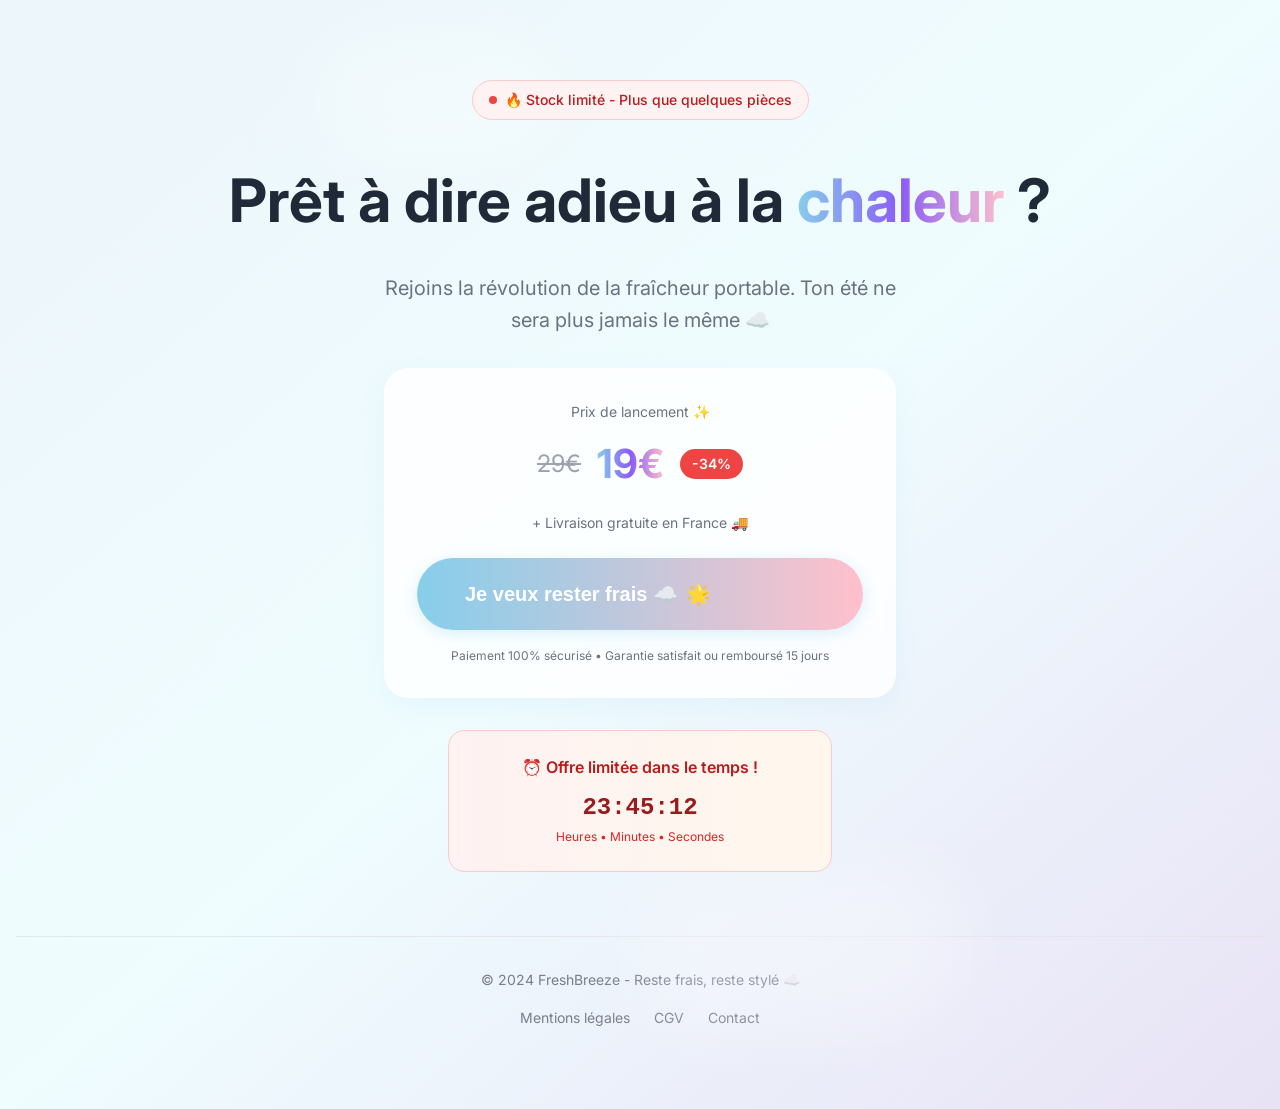
==== html-export/cta-section.html @ bb8312b6 "Convert components to HTML for Shopify." ====
<!DOCTYPE html>
<html lang="fr">
<head>
    <meta charset="UTF-8">
    <meta name="viewport" content="width=device-width, initial-scale=1.0">
    <title>CTA Section</title>
    <link rel="stylesheet" href="styles.css">
</head>
<body>
    <section class="cta-section">
        <!-- Fond dégradé dramatique -->
        <div class="dramatic-background"></div>
        
        <!-- Nuages animés -->
        <div class="background-clouds">
            <div class="cloud cloud-cta-1"></div>
            <div class="cloud cloud-cta-2"></div>
        </div>

        <div class="container">
            <div class="cta-content">
                <!-- Badge urgence -->
                <div class="urgency-badge">
                    <span class="urgency-dot"></span>
                    <span class="urgency-text">🔥 Stock limité - Plus que quelques pièces</span>
                </div>

                <!-- Titre principal -->
                <h2 class="cta-title">
                    Prêt à dire adieu à la <span class="gradient-text">chaleur</span> ?
                </h2>

                <p class="cta-description">
                    Rejoins la révolution de la fraîcheur portable. Ton été ne sera plus jamais le même ☁️
                </p>

                <!-- Offre spéciale -->
                <div class="special-offer">
                    <div class="offer-header">
                        <div class="launch-price">Prix de lancement ✨</div>
                        <div class="price-comparison">
                            <span class="old-price-large">29€</span>
                            <span class="current-price-large">19€</span>
                            <span class="discount-badge">-34%</span>
                        </div>
                        <div class="shipping-info">+ Livraison gratuite en France 🚚</div>
                    </div>

                    <!-- Bouton principal -->
                    <button class="main-cta-button">
                        Je veux rester frais ☁️
                        <span class="button-star">🌟</span>
                    </button>

                    <div class="security-info">Paiement 100% sécurisé • Garantie satisfait ou remboursé 15 jours</div>
                </div>

                <!-- Countdown timer simulé -->
                <div class="countdown-timer">
                    <div class="timer-label">⏰ Offre limitée dans le temps !</div>
                    <div class="timer-display">23:45:12</div>
                    <div class="timer-units">Heures • Minutes • Secondes</div>
                </div>
            </div>
        </div>

        <!-- Footer simple -->
        <footer class="simple-footer">
            <div class="footer-content">
                <p class="footer-copyright">© 2024 FreshBreeze - Reste frais, reste stylé ☁️</p>
                <div class="footer-links">
                    <a href="#" class="footer-link">Mentions légales</a>
                    <a href="#" class="footer-link">CGV</a>
                    <a href="#" class="footer-link">Contact</a>
                </div>
            </div>
        </footer>
    </section>
</body>
</html>
---- html-export/styles.css ----
/* Fonts */
@import url('https://fonts.googleapis.com/css2?family=Inter:wght@300;400;500;600;700&display=swap');

/* Variables CSS */
:root {
  --sky-blue: #87ceeb;
  --lavender: #e6e6fa;
  --pastel-pink: #ffc0cb;
  --cloud-white: #f8fafc;
  --mint-fresh: #f0ffff;
}

/* Base styles */
* {
  margin: 0;
  padding: 0;
  box-sizing: border-box;
}

body {
  font-family: 'Inter', sans-serif;
  background: linear-gradient(to bottom right, var(--cloud-white), var(--mint-fresh), var(--lavender));
  color: #374151;
  line-height: 1.6;
}

.container {
  max-width: 1200px;
  margin: 0 auto;
  padding: 0 1rem;
}

/* Gradient text */
.gradient-text {
  background: linear-gradient(to right, var(--sky-blue), #8b5cf6, var(--pastel-pink));
  -webkit-background-clip: text;
  -webkit-text-fill-color: transparent;
  background-clip: text;
}

/* Cloud effects */
.background-clouds {
  position: absolute;
  inset: 0;
  pointer-events: none;
  overflow: hidden;
}

.cloud {
  position: absolute;
  background: rgba(255, 255, 255, 0.3);
  border-radius: 50px;
  filter: blur(40px);
  animation: float 6s ease-in-out infinite;
}

/* Cloud animations */
@keyframes float {
  0%, 100% { transform: translateY(0px); }
  50% { transform: translateY(-20px); }
}

@keyframes pulse-soft {
  0%, 100% { opacity: 1; }
  50% { opacity: 0.8; }
}

@keyframes fade-in-up {
  from {
    opacity: 0;
    transform: translateY(30px);
  }
  to {
    opacity: 1;
    transform: translateY(0);
  }
}

/* Card styles */
.card-cloud {
  background: rgba(255, 255, 255, 0.8);
  backdrop-filter: blur(10px);
  border: 1px solid rgba(255, 255, 255, 0.2);
  box-shadow: 0 10px 25px rgba(135, 206, 235, 0.1);
  border-radius: 24px;
  transition: all 0.3s ease;
}

.card-cloud:hover {
  transform: scale(1.05);
}

/* Button styles */
.btn-cloud, .cta-button, .main-cta-button {
  background: linear-gradient(to right, var(--sky-blue), var(--pastel-pink));
  color: white;
  border: none;
  padding: 1rem 2rem;
  border-radius: 50px;
  font-weight: 600;
  cursor: pointer;
  transition: all 0.3s ease;
  box-shadow: 0 4px 15px rgba(135, 206, 235, 0.3);
  display: inline-flex;
  align-items: center;
  gap: 0.5rem;
}

.btn-cloud:hover, .cta-button:hover, .main-cta-button:hover {
  background: linear-gradient(to right, var(--pastel-pink), var(--sky-blue));
  transform: scale(1.05);
  box-shadow: 0 6px 20px rgba(135, 206, 235, 0.4);
}

/* HERO SECTION */
.hero-section {
  position: relative;
  min-height: 100vh;
  display: flex;
  align-items: center;
  justify-content: center;
  overflow: hidden;
  padding: 2rem 1rem;
}

.cloud-1 {
  top: 5rem;
  left: 2.5rem;
  width: 8rem;
  height: 4rem;
}

.cloud-2 {
  top: 10rem;
  right: 5rem;
  width: 12rem;
  height: 6rem;
  animation-delay: 1s;
}

.cloud-3 {
  bottom: 10rem;
  left: 25%;
  width: 10rem;
  height: 5rem;
  animation-delay: 2s;
}

.hero-content {
  text-align: center;
  max-width: 64rem;
  position: relative;
  z-index: 10;
}

.product-badge {
  display: inline-flex;
  align-items: center;
  gap: 0.5rem;
  background: rgba(255, 255, 255, 0.4);
  backdrop-filter: blur(10px);
  padding: 0.5rem 1rem;
  border-radius: 50px;
  border: 1px solid rgba(255, 255, 255, 0.3);
  margin-bottom: 2rem;
  animation: fade-in-up 0.6s ease-out;
}

.badge-dot {
  width: 0.5rem;
  height: 0.5rem;
  background: var(--sky-blue);
  border-radius: 50%;
  animation: pulse-soft 2s infinite;
}

.badge-text {
  font-size: 0.875rem;
  font-weight: 500;
  color: #374151;
}

.hero-title {
  font-size: clamp(2.5rem, 8vw, 4.5rem);
  font-weight: 700;
  margin-bottom: 1.5rem;
  animation: fade-in-up 0.6s ease-out 0.2s both;
}

.hero-subtitle {
  color: #1f2937;
}

.hero-description {
  font-size: clamp(1.125rem, 3vw, 1.25rem);
  color: #6b7280;
  margin-bottom: 2rem;
  max-width: 32rem;
  margin-left: auto;
  margin-right: auto;
  animation: fade-in-up 0.6s ease-out 0.4s both;
}

.product-image-container {
  position: relative;
  margin-bottom: 3rem;
  animation: fade-in-up 0.6s ease-out 0.6s both;
}

.product-image-wrapper {
  position: relative;
  display: inline-block;
}

.product-image {
  width: clamp(16rem, 30vw, 24rem);
  height: auto;
  border-radius: 24px;
  box-shadow: 0 25px 50px rgba(135, 206, 235, 0.2);
  animation: float 6s ease-in-out infinite;
}

.image-shine {
  position: absolute;
  inset: 0;
  background: linear-gradient(45deg, transparent, rgba(255, 255, 255, 0.2), transparent);
  border-radius: 24px;
}

.pricing-cta {
  display: flex;
  flex-direction: column;
  align-items: center;
  gap: 1.5rem;
  margin-bottom: 2rem;
  animation: fade-in-up 0.6s ease-out 0.8s both;
}

.pricing {
  text-align: center;
}

.price-display {
  font-size: clamp(2rem, 5vw, 2.5rem);
  font-weight: 700;
  color: #1f2937;
  margin-bottom: 0.25rem;
}

.old-price {
  font-size: 1.125rem;
  color: #6b7280;
  text-decoration: line-through;
  margin-right: 0.5rem;
}

.current-price {
  color: #1f2937;
}

.shipping-info {
  font-size: 0.875rem;
  color: #6b7280;
}

.button-arrow {
  transition: transform 0.3s ease;
}

.cta-button:hover .button-arrow {
  transform: translateX(0.25rem);
}

.guarantees {
  display: flex;
  flex-wrap: wrap;
  justify-content: center;
  gap: 1.5rem;
  font-size: 0.875rem;
  color: #6b7280;
  animation: fade-in-up 0.6s ease-out 1s both;
}

.guarantee-item {
  display: flex;
  align-items: center;
  gap: 0.5rem;
}

.check-icon {
  color: #10b981;
}

/* BENEFITS SECTION */
.benefits-section {
  padding: 5rem 1rem;
  position: relative;
}

.cloud-benefits-1 {
  top: 2.5rem;
  right: 2.5rem;
  width: 10rem;
  height: 5rem;
}

.cloud-benefits-2 {
  bottom: 5rem;
  left: 2.5rem;
  width: 15rem;
  height: 7.5rem;
}

.section-header {
  text-align: center;
  margin-bottom: 4rem;
}

.section-title {
  font-size: clamp(1.875rem, 6vw, 3rem);
  font-weight: 700;
  margin-bottom: 1.5rem;
  color: #1f2937;
}

.section-description {
  font-size: 1.125rem;
  color: #6b7280;
  max-width: 32rem;
  margin: 0 auto;
}

.benefits-grid {
  display: grid;
  grid-template-columns: repeat(auto-fit, minmax(300px, 1fr));
  gap: 2rem;
  margin-bottom: 4rem;
}

.benefit-card {
  background: rgba(255, 255, 255, 0.8);
  backdrop-filter: blur(10px);
  border: 1px solid rgba(255, 255, 255, 0.2);
  box-shadow: 0 10px 25px rgba(135, 206, 235, 0.1);
  border-radius: 24px;
  padding: 2rem;
  text-align: center;
  height: 100%;
  transition: all 0.3s ease;
}

.benefit-card:hover {
  transform: scale(1.05);
}

.benefit-icon {
  display: inline-flex;
  align-items: center;
  justify-content: center;
  width: 4rem;
  height: 4rem;
  border-radius: 16px;
  margin-bottom: 1.5rem;
  font-size: 2rem;
  transition: transform 0.3s ease;
}

.benefit-card:hover .benefit-icon {
  transform: scale(1.1);
}

.icon-blue {
  background: linear-gradient(to right, var(--sky-blue), var(--lavender));
}

.icon-purple {
  background: linear-gradient(to right, var(--lavender), var(--pastel-pink));
}

.icon-pink {
  background: linear-gradient(to right, var(--pastel-pink), var(--sky-blue));
}

.benefit-title {
  font-size: 1.25rem;
  font-weight: 600;
  margin-bottom: 1rem;
  color: #1f2937;
}

.benefit-description {
  color: #6b7280;
  line-height: 1.6;
}

.additional-benefits {
  display: grid;
  grid-template-columns: repeat(auto-fit, minmax(400px, 1fr));
  gap: 2rem;
  max-width: 64rem;
  margin: 0 auto 5rem;
}

.additional-benefit {
  background: rgba(255, 255, 255, 0.8);
  backdrop-filter: blur(10px);
  border: 1px solid rgba(255, 255, 255, 0.2);
  box-shadow: 0 10px 25px rgba(135, 206, 235, 0.1);
  border-radius: 16px;
  padding: 1.5rem;
  display: flex;
  align-items: flex-start;
  gap: 1rem;
  transition: all 0.3s ease;
}

.additional-benefit:hover {
  transform: scale(1.05);
}

.benefit-emoji {
  font-size: 1.875rem;
}

.additional-benefit-title {
  font-weight: 600;
  color: #1f2937;
  margin-bottom: 0.5rem;
}

.additional-benefit-description {
  color: #6b7280;
}

.perfect-for-section {
  text-align: center;
}

.perfect-for-title {
  font-size: 1.5rem;
  font-weight: 700;
  margin-bottom: 2rem;
  color: #1f2937;
}

.use-cases {
  display: flex;
  flex-wrap: wrap;
  justify-content: center;
  gap: 1rem;
}

.use-case {
  background: rgba(255, 255, 255, 0.6);
  backdrop-filter: blur(10px);
  padding: 0.5rem 1rem;
  border-radius: 50px;
  border: 1px solid rgba(255, 255, 255, 0.3);
  color: #374151;
  transition: transform 0.3s ease;
  cursor: pointer;
}

.use-case:hover {
  transform: scale(1.05);
}

/* TESTIMONIALS SECTION */
.testimonials-section {
  padding: 5rem 1rem;
  position: relative;
}

.cloud-testimonials-1 {
  top: 25%;
  left: 33.333%;
  width: 20rem;
  height: 10rem;
}

.testimonials-grid {
  display: grid;
  grid-template-columns: repeat(auto-fit, minmax(300px, 1fr));
  gap: 2rem;
  max-width: 96rem;
  margin: 0 auto 4rem;
}

.testimonial-card {
  background: rgba(255, 255, 255, 0.8);
  backdrop-filter: blur(10px);
  border: 1px solid rgba(255, 255, 255, 0.2);
  box-shadow: 0 10px 25px rgba(135, 206, 235, 0.1);
  border-radius: 24px;
  padding: 1.5rem;
  transition: all 0.3s ease;
}

.testimonial-card:hover {
  transform: scale(1.05);
}

.stars {
  display: flex;
  margin-bottom: 1rem;
}

.star {
  color: #fbbf24;
  font-size: 1.125rem;
}

.testimonial-comment {
  color: #374151;
  margin-bottom: 1.5rem;
  font-style: italic;
  line-height: 1.6;
}

.client-profile {
  display: flex;
  align-items: center;
  gap: 0.75rem;
}

.client-avatar {
  width: 3rem;
  height: 3rem;
  border-radius: 50%;
  object-fit: cover;
  border: 2px solid rgba(135, 206, 235, 0.2);
}

.client-name {
  font-weight: 600;
  color: #1f2937;
}

.client-location {
  font-size: 0.875rem;
  color: #6b7280;
}

.social-stats {
  display: flex;
  flex-wrap: wrap;
  justify-content: center;
  align-items: center;
  gap: 2rem;
  margin-bottom: 3rem;
  color: #6b7280;
}

.stat-item {
  display: flex;
  align-items: center;
  gap: 0.5rem;
}

.stat-emoji {
  font-size: 1.5rem;
}

.stat-text strong {
  color: #1f2937;
}

.secondary-cta {
  text-align: center;
}

.social-proof-badge {
  display: inline-flex;
  align-items: center;
  gap: 0.5rem;
  background: linear-gradient(to right, #dcfce7, #fef3c7);
  padding: 0.75rem 1.5rem;
  border-radius: 50px;
  border: 1px solid #d1fae5;
  color: #059669;
  font-weight: 500;
}

/* CTA SECTION */
.cta-section {
  padding: 5rem 1rem;
  position: relative;
  overflow: hidden;
}

.dramatic-background {
  position: absolute;
  inset: 0;
  background: linear-gradient(to bottom right, var(--sky-blue), var(--lavender), var(--pastel-pink));
  opacity: 0.1;
}

.cloud-cta-1 {
  top: 2.5rem;
  left: 25%;
  width: 15rem;
  height: 7.5rem;
}

.cloud-cta-2 {
  bottom: 5rem;
  right: 25%;
  width: 20rem;
  height: 10rem;
  animation-delay: 1.5s;
}

.cta-content {
  max-width: 64rem;
  margin: 0 auto;
  text-align: center;
  position: relative;
  z-index: 10;
}

.urgency-badge {
  display: inline-flex;
  align-items: center;
  gap: 0.5rem;
  background: #fef2f2;
  border: 1px solid #fecaca;
  padding: 0.5rem 1rem;
  border-radius: 50px;
  margin-bottom: 2rem;
  animation: pulse-soft 2s infinite;
}

.urgency-dot {
  width: 0.5rem;
  height: 0.5rem;
  background: #ef4444;
  border-radius: 50%;
  animation: pulse 2s infinite;
}

.urgency-text {
  color: #b91c1c;
  font-weight: 500;
  font-size: 0.875rem;
}

.cta-title {
  font-size: clamp(2.5rem, 8vw, 3.75rem);
  font-weight: 700;
  margin-bottom: 1.5rem;
  color: #1f2937;
}

.cta-description {
  font-size: 1.25rem;
  color: #6b7280;
  margin-bottom: 2rem;
  max-width: 32rem;
  margin-left: auto;
  margin-right: auto;
}

.special-offer {
  background: rgba(255, 255, 255, 0.8);
  backdrop-filter: blur(10px);
  border: 1px solid rgba(255, 255, 255, 0.2);
  box-shadow: 0 10px 25px rgba(135, 206, 235, 0.1);
  border-radius: 24px;
  padding: 2rem;
  margin-bottom: 2rem;
  max-width: 32rem;
  margin-left: auto;
  margin-right: auto;
}

.offer-header {
  text-align: center;
  margin-bottom: 1.5rem;
}

.launch-price {
  font-size: 0.875rem;
  color: #6b7280;
  margin-bottom: 0.5rem;
}

.price-comparison {
  display: flex;
  align-items: center;
  justify-content: center;
  gap: 1rem;
  margin-bottom: 1rem;
}

.old-price-large {
  font-size: 1.5rem;
  color: #9ca3af;
  text-decoration: line-through;
}

.current-price-large {
  font-size: 2.5rem;
  font-weight: 700;
  background: linear-gradient(to right, var(--sky-blue), #8b5cf6, var(--pastel-pink));
  -webkit-background-clip: text;
  -webkit-text-fill-color: transparent;
  background-clip: text;
}

.discount-badge {
  background: #ef4444;
  color: white;
  padding: 0.25rem 0.75rem;
  border-radius: 50px;
  font-size: 0.875rem;
  font-weight: 600;
}

.shipping-info {
  font-size: 0.875rem;
  color: #6b7280;
}

.main-cta-button {
  font-size: 1.25rem;
  padding: 1.5rem 3rem;
  width: 100%;
  margin-bottom: 1rem;
}

.button-star {
  transition: transform 0.3s ease;
}

.main-cta-button:hover .button-star {
  transform: translateX(0.5rem);
}

.security-info {
  font-size: 0.75rem;
  color: #6b7280;
}

.countdown-timer {
  background: linear-gradient(to right, #fef2f2, #fff7ed);
  border: 1px solid #fecaca;
  border-radius: 16px;
  padding: 1.5rem;
  max-width: 24rem;
  margin: 0 auto;
}

.timer-label {
  color: #b91c1c;
  font-weight: 600;
  margin-bottom: 0.5rem;
}

.timer-display {
  font-size: 1.5rem;
  font-weight: 700;
  color: #991b1b;
  font-family: 'Courier New', monospace;
}

.timer-units {
  font-size: 0.75rem;
  color: #dc2626;
}

.simple-footer {
  margin-top: 4rem;
  text-align: center;
  color: #6b7280;
  font-size: 0.875rem;
}

.footer-content {
  border-top: 1px solid #e5e7eb;
  padding-top: 2rem;
}

.footer-copyright {
  margin-bottom: 1rem;
}

.footer-links {
  display: flex;
  justify-content: center;
  gap: 1.5rem;
}

.footer-link {
  color: #6b7280;
  text-decoration: none;
  transition: color 0.3s ease;
}

.footer-link:hover {
  color: var(--sky-blue);
}

/* Responsive Design */
@media (max-width: 768px) {
  .benefits-grid {
    grid-template-columns: 1fr;
  }
  
  .additional-benefits {
    grid-template-columns: 1fr;
  }
  
  .testimonials-grid {
    grid-template-columns: 1fr;
  }
  
  .pricing-cta {
    flex-direction: column;
  }
  
  .social-stats {
    flex-direction: column;
    gap: 1rem;
  }
  
  .footer-links {
    flex-direction: column;
    gap: 0.5rem;
  }
}

@media (max-width: 640px) {
  .price-comparison {
    flex-direction: column;
    gap: 0.5rem;
  }
  
  .main-cta-button {
    font-size: 1rem;
    padding: 1rem 2rem;
  }
}
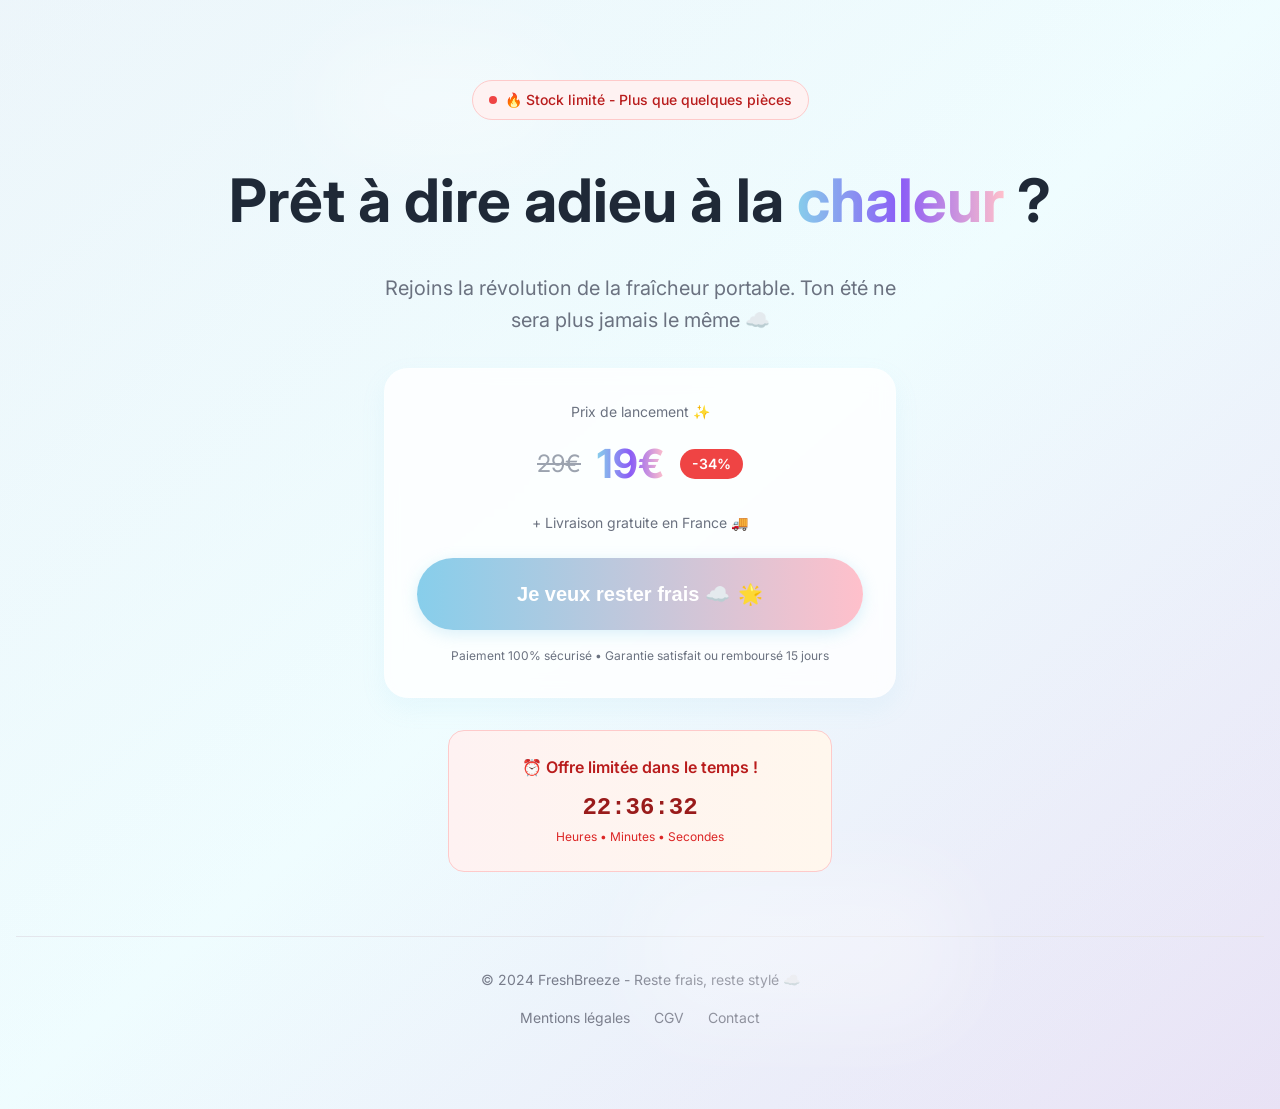
==== commit c75625af: "Split sections with their CSS Separate HTML sections and their corresponding CSS styles into individ" ====
--- a/html-export/cta-section.html
+++ b/html-export/cta-section.html
@@ -5,7 +5,7 @@
     <meta charset="UTF-8">
     <meta name="viewport" content="width=device-width, initial-scale=1.0">
     <title>CTA Section</title>
-    <link rel="stylesheet" href="styles.css">
+    <link rel="stylesheet" href="cta-styles.css">
 </head>
 <body>
     <section class="cta-section">
@@ -77,5 +77,38 @@
             </div>
         </footer>
     </section>
+
+    <script>
+        // Countdown timer simulation
+        function updateCountdown() {
+            const timer = document.querySelector('.timer-display');
+            if (timer) {
+                const now = new Date().getTime();
+                const tomorrow = new Date();
+                tomorrow.setDate(tomorrow.getDate() + 1);
+                tomorrow.setHours(0, 0, 0, 0);
+                
+                const distance = tomorrow - now;
+                
+                const hours = Math.floor((distance % (1000 * 60 * 60 * 24)) / (1000 * 60 * 60));
+                const minutes = Math.floor((distance % (1000 * 60 * 60)) / (1000 * 60));
+                const seconds = Math.floor((distance % (1000 * 60)) / 1000);
+                
+                timer.textContent = `${hours.toString().padStart(2, '0')}:${minutes.toString().padStart(2, '0')}:${seconds.toString().padStart(2, '0')}`;
+            }
+        }
+
+        // Mettre à jour le countdown chaque seconde
+        setInterval(updateCountdown, 1000);
+        updateCountdown();
+
+        // Gestion des clics sur les boutons CTA
+        document.querySelectorAll('.main-cta-button').forEach(button => {
+            button.addEventListener('click', () => {
+                console.log('Rediriger vers la page de commande');
+                // window.location.href = '/checkout';
+            });
+        });
+    </script>
 </body>
 </html>
--- a/html-export/cta-styles.css
+++ b/html-export/cta-styles.css
@@ -0,0 +1,326 @@
+
+/* Fonts */
+@import url('https://fonts.googleapis.com/css2?family=Inter:wght@300;400;500;600;700&display=swap');
+
+/* Variables CSS pour CTA Section */
+:root {
+  --sky-blue: #87ceeb;
+  --lavender: #e6e6fa;
+  --pastel-pink: #ffc0cb;
+  --cloud-white: #f8fafc;
+  --mint-fresh: #f0ffff;
+}
+
+/* Base styles */
+* {
+  margin: 0;
+  padding: 0;
+  box-sizing: border-box;
+}
+
+body {
+  font-family: 'Inter', sans-serif;
+  background: linear-gradient(to bottom right, var(--cloud-white), var(--mint-fresh), var(--lavender));
+  color: #374151;
+  line-height: 1.6;
+}
+
+.container {
+  max-width: 1200px;
+  margin: 0 auto;
+  padding: 0 1rem;
+}
+
+/* Gradient text */
+.gradient-text {
+  background: linear-gradient(to right, var(--sky-blue), #8b5cf6, var(--pastel-pink));
+  -webkit-background-clip: text;
+  -webkit-text-fill-color: transparent;
+  background-clip: text;
+}
+
+/* Cloud effects */
+.background-clouds {
+  position: absolute;
+  inset: 0;
+  pointer-events: none;
+  overflow: hidden;
+}
+
+.cloud {
+  position: absolute;
+  background: rgba(255, 255, 255, 0.3);
+  border-radius: 50px;
+  filter: blur(40px);
+  animation: float 6s ease-in-out infinite;
+}
+
+@keyframes float {
+  0%, 100% { transform: translateY(0px); }
+  50% { transform: translateY(-20px); }
+}
+
+@keyframes pulse-soft {
+  0%, 100% { opacity: 1; }
+  50% { opacity: 0.8; }
+}
+
+/* CTA SECTION */
+.cta-section {
+  padding: 5rem 1rem;
+  position: relative;
+  overflow: hidden;
+}
+
+.dramatic-background {
+  position: absolute;
+  inset: 0;
+  background: linear-gradient(to bottom right, var(--sky-blue), var(--lavender), var(--pastel-pink));
+  opacity: 0.1;
+}
+
+.cloud-cta-1 {
+  top: 2.5rem;
+  left: 25%;
+  width: 15rem;
+  height: 7.5rem;
+}
+
+.cloud-cta-2 {
+  bottom: 5rem;
+  right: 25%;
+  width: 20rem;
+  height: 10rem;
+  animation-delay: 1.5s;
+}
+
+.cta-content {
+  max-width: 64rem;
+  margin: 0 auto;
+  text-align: center;
+  position: relative;
+  z-index: 10;
+}
+
+.urgency-badge {
+  display: inline-flex;
+  align-items: center;
+  gap: 0.5rem;
+  background: #fef2f2;
+  border: 1px solid #fecaca;
+  padding: 0.5rem 1rem;
+  border-radius: 50px;
+  margin-bottom: 2rem;
+  animation: pulse-soft 2s infinite;
+}
+
+.urgency-dot {
+  width: 0.5rem;
+  height: 0.5rem;
+  background: #ef4444;
+  border-radius: 50%;
+  animation: pulse 2s infinite;
+}
+
+@keyframes pulse {
+  0%, 100% { transform: scale(1); }
+  50% { transform: scale(1.1); }
+}
+
+.urgency-text {
+  color: #b91c1c;
+  font-weight: 500;
+  font-size: 0.875rem;
+}
+
+.cta-title {
+  font-size: clamp(2.5rem, 8vw, 3.75rem);
+  font-weight: 700;
+  margin-bottom: 1.5rem;
+  color: #1f2937;
+}
+
+.cta-description {
+  font-size: 1.25rem;
+  color: #6b7280;
+  margin-bottom: 2rem;
+  max-width: 32rem;
+  margin-left: auto;
+  margin-right: auto;
+}
+
+.special-offer {
+  background: rgba(255, 255, 255, 0.8);
+  backdrop-filter: blur(10px);
+  border: 1px solid rgba(255, 255, 255, 0.2);
+  box-shadow: 0 10px 25px rgba(135, 206, 235, 0.1);
+  border-radius: 24px;
+  padding: 2rem;
+  margin-bottom: 2rem;
+  max-width: 32rem;
+  margin-left: auto;
+  margin-right: auto;
+}
+
+.offer-header {
+  text-align: center;
+  margin-bottom: 1.5rem;
+}
+
+.launch-price {
+  font-size: 0.875rem;
+  color: #6b7280;
+  margin-bottom: 0.5rem;
+}
+
+.price-comparison {
+  display: flex;
+  align-items: center;
+  justify-content: center;
+  gap: 1rem;
+  margin-bottom: 1rem;
+}
+
+.old-price-large {
+  font-size: 1.5rem;
+  color: #9ca3af;
+  text-decoration: line-through;
+}
+
+.current-price-large {
+  font-size: 2.5rem;
+  font-weight: 700;
+  background: linear-gradient(to right, var(--sky-blue), #8b5cf6, var(--pastel-pink));
+  -webkit-background-clip: text;
+  -webkit-text-fill-color: transparent;
+  background-clip: text;
+}
+
+.discount-badge {
+  background: #ef4444;
+  color: white;
+  padding: 0.25rem 0.75rem;
+  border-radius: 50px;
+  font-size: 0.875rem;
+  font-weight: 600;
+}
+
+.shipping-info {
+  font-size: 0.875rem;
+  color: #6b7280;
+}
+
+.main-cta-button {
+  background: linear-gradient(to right, var(--sky-blue), var(--pastel-pink));
+  color: white;
+  border: none;
+  font-size: 1.25rem;
+  padding: 1.5rem 3rem;
+  width: 100%;
+  margin-bottom: 1rem;
+  border-radius: 50px;
+  font-weight: 600;
+  cursor: pointer;
+  transition: all 0.3s ease;
+  box-shadow: 0 4px 15px rgba(135, 206, 235, 0.3);
+  display: inline-flex;
+  align-items: center;
+  justify-content: center;
+  gap: 0.5rem;
+}
+
+.main-cta-button:hover {
+  background: linear-gradient(to right, var(--pastel-pink), var(--sky-blue));
+  transform: scale(1.05);
+  box-shadow: 0 6px 20px rgba(135, 206, 235, 0.4);
+}
+
+.button-star {
+  transition: transform 0.3s ease;
+}
+
+.main-cta-button:hover .button-star {
+  transform: translateX(0.5rem);
+}
+
+.security-info {
+  font-size: 0.75rem;
+  color: #6b7280;
+}
+
+.countdown-timer {
+  background: linear-gradient(to right, #fef2f2, #fff7ed);
+  border: 1px solid #fecaca;
+  border-radius: 16px;
+  padding: 1.5rem;
+  max-width: 24rem;
+  margin: 0 auto;
+}
+
+.timer-label {
+  color: #b91c1c;
+  font-weight: 600;
+  margin-bottom: 0.5rem;
+}
+
+.timer-display {
+  font-size: 1.5rem;
+  font-weight: 700;
+  color: #991b1b;
+  font-family: 'Courier New', monospace;
+}
+
+.timer-units {
+  font-size: 0.75rem;
+  color: #dc2626;
+}
+
+.simple-footer {
+  margin-top: 4rem;
+  text-align: center;
+  color: #6b7280;
+  font-size: 0.875rem;
+}
+
+.footer-content {
+  border-top: 1px solid #e5e7eb;
+  padding-top: 2rem;
+}
+
+.footer-copyright {
+  margin-bottom: 1rem;
+}
+
+.footer-links {
+  display: flex;
+  justify-content: center;
+  gap: 1.5rem;
+}
+
+.footer-link {
+  color: #6b7280;
+  text-decoration: none;
+  transition: color 0.3s ease;
+}
+
+.footer-link:hover {
+  color: var(--sky-blue);
+}
+
+/* Responsive Design */
+@media (max-width: 640px) {
+  .price-comparison {
+    flex-direction: column;
+    gap: 0.5rem;
+  }
+  
+  .main-cta-button {
+    font-size: 1rem;
+    padding: 1rem 2rem;
+  }
+  
+  .footer-links {
+    flex-direction: column;
+    gap: 0.5rem;
+  }
+}
